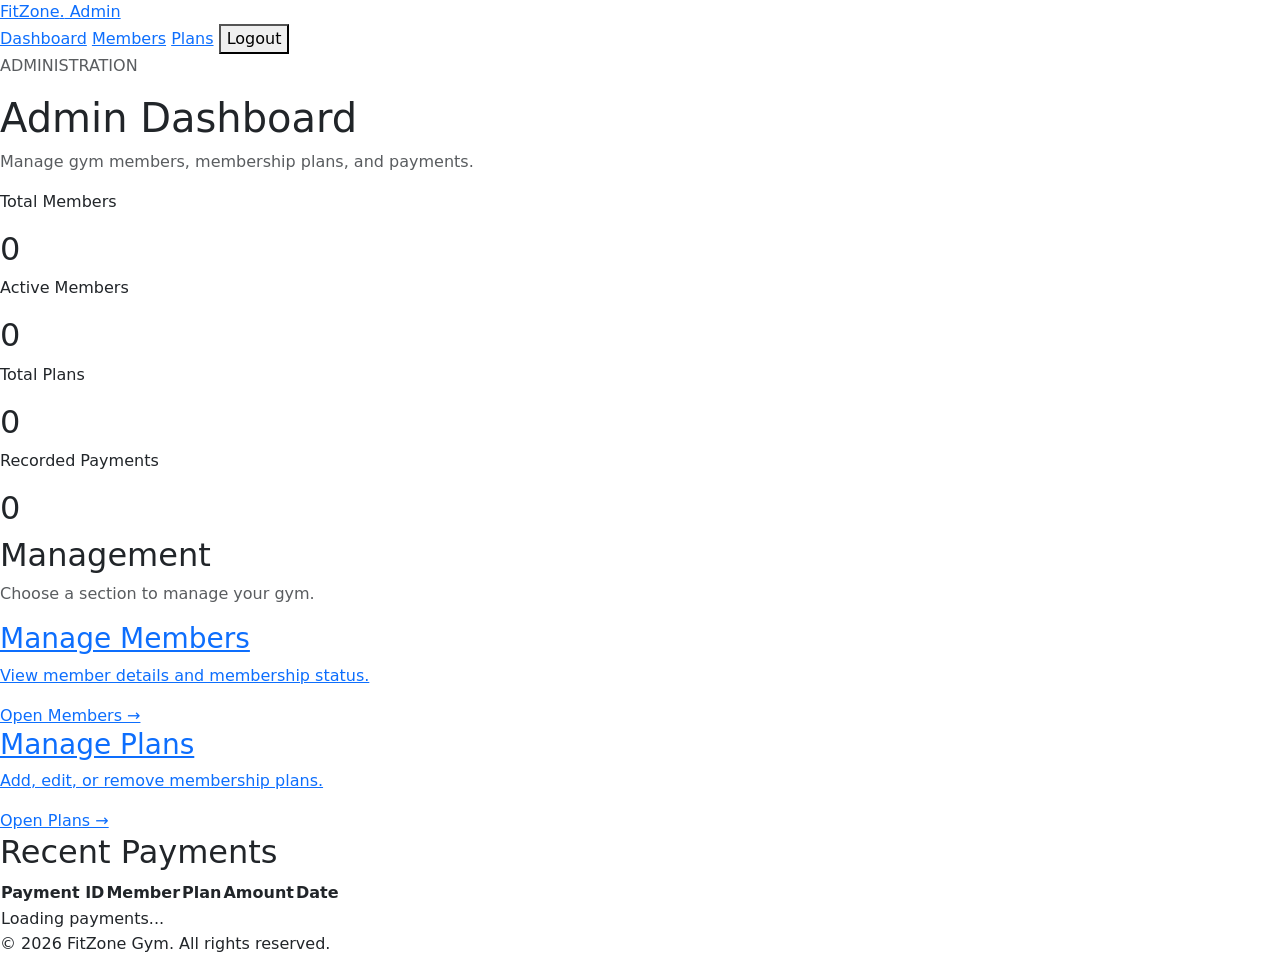
==== admin-dashboard.html @ 0a671a4d "Build Admin Dashboard UI Created the FitZone Admin Dashboard with navigation, gym statistics, quick " ====
<!DOCTYPE html>
<html lang="en">
<head>
    <meta charset="UTF-8">
    <meta name="viewport" content="width=device-width, initial-scale=1.0">
    <title>Admin Dashboard | FitZone</title>

    <link
        href="https://cdn.jsdelivr.net/npm/bootstrap@5.3.3/dist/css/bootstrap.min.css"
        rel="stylesheet"
    >

    <link rel="stylesheet" href="css/style.css">
    <link rel="stylesheet" href="css/admin.css">
</head>

<body>

    <!-- Admin Navigation -->
    <nav class="navbar-custom">
        <div class="container-custom navbar-content">

            <a href="admin-dashboard.html" class="logo">
                FitZone<span>.</span> Admin
            </a>

            <div class="nav-links">
                <a href="admin-dashboard.html">Dashboard</a>
                <a href="admin-members.html">Members</a>
                <a href="admin-plans.html">Plans</a>

                <button type="button" class="btn-custom" id="logoutBtn">
                    Logout
                </button>
            </div>

        </div>
    </nav>


    <!-- Main Dashboard -->
    <main class="container-custom section">

        <section class="dashboard-heading">
            <p class="text-muted">ADMINISTRATION</p>
            <h1>Admin <span>Dashboard</span></h1>
            <p class="text-muted">
                Manage gym members, membership plans, and payments.
            </p>
        </section>


        <!-- Statistics -->
        <section class="stats-grid">

            <div class="stat-card">
                <p>Total Members</p>
                <h2 id="totalMembers">0</h2>
            </div>

            <div class="stat-card">
                <p>Active Members</p>
                <h2 id="activeMembers">0</h2>
            </div>

            <div class="stat-card">
                <p>Total Plans</p>
                <h2 id="totalPlans">0</h2>
            </div>

            <div class="stat-card">
                <p>Recorded Payments</p>
                <h2 id="totalPayments">0</h2>
            </div>

        </section>


        <!-- Quick Actions -->
        <section class="content-card dashboard-section">

            <h2>Management</h2>
            <p class="text-muted">
                Choose a section to manage your gym.
            </p>

            <div class="admin-actions">

                <a href="admin-members.html" class="admin-action-card">
                    <h3>Manage Members</h3>
                    <p>View member details and membership status.</p>
                    <span>Open Members →</span>
                </a>

                <a href="admin-plans.html" class="admin-action-card">
                    <h3>Manage Plans</h3>
                    <p>Add, edit, or remove membership plans.</p>
                    <span>Open Plans →</span>
                </a>

            </div>

        </section>


        <!-- Recent Payments -->
        <section class="content-card dashboard-section">

            <h2>Recent Payments</h2>

            <div class="table-responsive">
                <table class="table-custom">

                    <thead>
                        <tr>
                            <th>Payment ID</th>
                            <th>Member</th>
                            <th>Plan</th>
                            <th>Amount</th>
                            <th>Date</th>
                        </tr>
                    </thead>

                    <tbody id="recentPayments">
                        <tr>
                            <td colspan="5">Loading payments...</td>
                        </tr>
                    </tbody>

                </table>
            </div>

        </section>

    </main>


    <footer class="footer">
        <div class="container-custom">
            <p>&copy; 2026 FitZone Gym. All rights reserved.</p>
        </div>
    </footer>


    <script src="js/storage.js"></script>
    <script src="js/auth.js"></script>
    <script src="js/admin.js"></script>

</body>
</html>
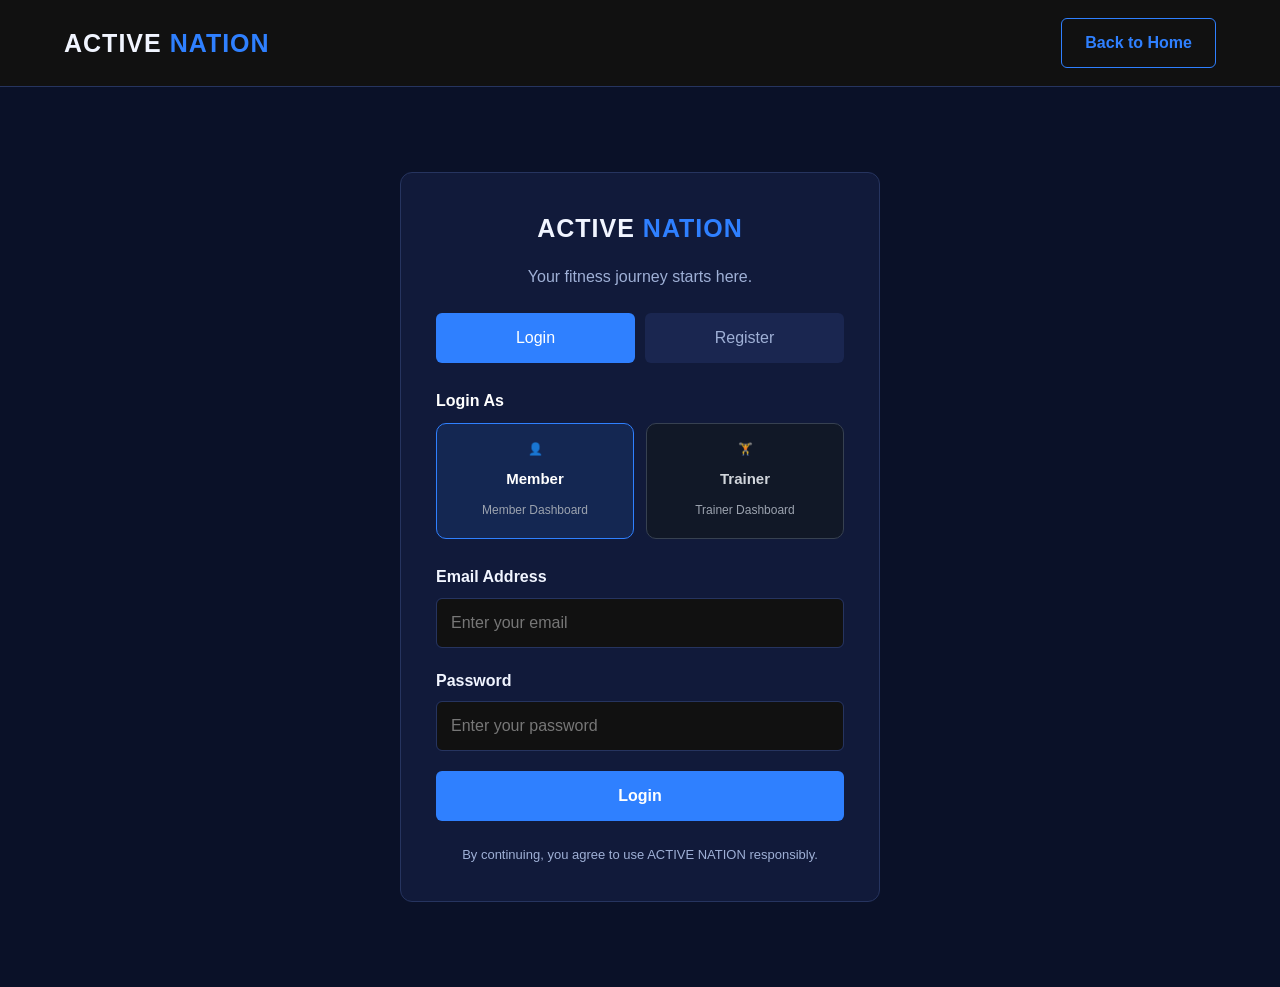
==== commit 3e277aaa: "created trainer page trainer dashboard to look admin appointment and progress" ====
--- a/admin-dashboard.html
+++ b/admin-dashboard.html
@@ -1,15 +1,20 @@
+
 <!DOCTYPE html>
 <html lang="en">
+
 <head>
     <meta charset="UTF-8">
     <meta name="viewport" content="width=device-width, initial-scale=1.0">
-    <title>Admin Dashboard | FitZone</title>
-
+
+    <title>Admin Dashboard | ACTIVE NATION</title>
+
+    <!-- Bootstrap CSS -->
     <link
         href="https://cdn.jsdelivr.net/npm/bootstrap@5.3.3/dist/css/bootstrap.min.css"
         rel="stylesheet"
     >
 
+    <!-- Shared CSS -->
     <link rel="stylesheet" href="css/style.css">
     <link rel="stylesheet" href="css/admin.css">
 </head>
@@ -21,17 +26,27 @@
         <div class="container-custom navbar-content">
 
             <a href="admin-dashboard.html" class="logo">
-                FitZone<span>.</span> Admin
+                ACTIVE<span> NATION</span>
             </a>
 
             <div class="nav-links">
+
                 <a href="admin-dashboard.html">Dashboard</a>
+
                 <a href="admin-members.html">Members</a>
+
                 <a href="admin-plans.html">Plans</a>
 
-                <button type="button" class="btn-custom" id="logoutBtn">
+                <a href="#appointments">Appointments</a>
+
+                <button
+                    type="button"
+                    class="btn-custom"
+                    id="logoutBtn"
+                >
                     Logout
                 </button>
+
             </div>
 
         </div>
@@ -41,12 +56,20 @@
     <!-- Main Dashboard -->
     <main class="container-custom section">
 
+        <!-- Dashboard Heading -->
         <section class="dashboard-heading">
+
             <p class="text-muted">ADMINISTRATION</p>
-            <h1>Admin <span>Dashboard</span></h1>
+
+            <h1>
+                Admin <span>Dashboard</span>
+            </h1>
+
             <p class="text-muted">
-                Manage gym members, membership plans, and payments.
+                Manage gym members, membership plans,
+                payments, and appointment bookings.
             </p>
+
         </section>
 
 
@@ -73,6 +96,11 @@
                 <h2 id="totalPayments">0</h2>
             </div>
 
+            <div class="stat-card">
+                <p>Total Appointments</p>
+                <h2 id="totalAppointments">0</h2>
+            </div>
+
         </section>
 
 
@@ -80,6 +108,7 @@
         <section class="content-card dashboard-section">
 
             <h2>Management</h2>
+
             <p class="text-muted">
                 Choose a section to manage your gym.
             </p>
@@ -87,16 +116,137 @@
             <div class="admin-actions">
 
                 <a href="admin-members.html" class="admin-action-card">
+
                     <h3>Manage Members</h3>
-                    <p>View member details and membership status.</p>
+
+                    <p>
+                        View member details and membership status.
+                    </p>
+
                     <span>Open Members →</span>
+
                 </a>
 
+
                 <a href="admin-plans.html" class="admin-action-card">
+
                     <h3>Manage Plans</h3>
-                    <p>Add, edit, or remove membership plans.</p>
+
+                    <p>
+                        Add, edit, or remove membership plans.
+                    </p>
+
                     <span>Open Plans →</span>
+
                 </a>
+
+
+                <a href="#appointments" class="admin-action-card">
+
+                    <h3>Manage Appointments</h3>
+
+                    <p>
+                        View member bookings and manage appointment status.
+                    </p>
+
+                    <span>Open Appointments →</span>
+
+                </a>
+
+            </div>
+
+        </section>
+
+
+        <!-- Appointment Management -->
+        <section
+            class="content-card dashboard-section"
+            id="appointments"
+        >
+
+            <h2>Appointment Bookings</h2>
+
+            <p class="text-muted">
+                View and manage appointments booked by gym members.
+            </p>
+
+
+            <!-- Appointment Filters -->
+            <div class="row g-3 mb-4">
+
+                <div class="col-md-6">
+
+                    <input
+                        type="search"
+                        id="appointmentSearch"
+                        class="form-control"
+                        placeholder="Search member or trainer..."
+                    >
+
+                </div>
+
+
+                <div class="col-md-6">
+
+                    <select
+                        id="appointmentFilter"
+                        class="form-select"
+                    >
+
+                        <option value="all">
+                            All Appointments
+                        </option>
+
+                        <option value="pending">
+                            Pending
+                        </option>
+
+                        <option value="confirmed">
+                            Confirmed
+                        </option>
+
+                        <option value="cancelled">
+                            Cancelled
+                        </option>
+
+                    </select>
+
+                </div>
+
+            </div>
+
+
+            <!-- Appointment Table -->
+            <div class="table-responsive">
+
+                <table class="table-custom">
+
+                    <thead>
+
+                        <tr>
+                            <th>Member</th>
+                            <th>Trainer</th>
+                            <th>Training Type</th>
+                            <th>Date</th>
+                            <th>Time</th>
+                            <th>Status</th>
+                            <th>Action</th>
+                        </tr>
+
+                    </thead>
+
+
+                    <tbody id="appointmentTableBody">
+
+                        <tr>
+                            <td colspan="7">
+                                Loading appointments...
+                            </td>
+                        </tr>
+
+                    </tbody>
+
+                </table>
 
             </div>
 
@@ -109,9 +259,11 @@
             <h2>Recent Payments</h2>
 
             <div class="table-responsive">
+
                 <table class="table-custom">
 
                     <thead>
+
                         <tr>
                             <th>Payment ID</th>
                             <th>Member</th>
@@ -119,15 +271,22 @@
                             <th>Amount</th>
                             <th>Date</th>
                         </tr>
+
                     </thead>
 
+
                     <tbody id="recentPayments">
+
                         <tr>
-                            <td colspan="5">Loading payments...</td>
+                            <td colspan="5">
+                                Loading payments...
+                            </td>
                         </tr>
+
                     </tbody>
 
                 </table>
+
             </div>
 
         </section>
@@ -135,13 +294,21 @@
     </main>
 
 
+    <!-- Footer -->
     <footer class="footer">
+
         <div class="container-custom">
-            <p>&copy; 2026 FitZone Gym. All rights reserved.</p>
+
+            <p>
+                &copy; 2026 ACTIVE NATION. All rights reserved.
+            </p>
+
         </div>
+
     </footer>
 
 
+    <!-- Scripts -->
     <script src="js/storage.js"></script>
     <script src="js/auth.js"></script>
     <script src="js/admin.js"></script>
--- a/css/style.css
+++ b/css/style.css
@@ -0,0 +1,783 @@
+/* ========================================
+   FITNESS MEMBERSHIP WEBSITE
+   Shared stylesheet for all pages
+======================================== */
+
+/* 1. RESET AND GLOBAL SETTINGS */
+
+* {
+    margin: 0;
+    padding: 18. px;
+    box-sizing: border-box;
+}
+
+@import url("https://fonts.googleapis.com/css2?family=Montserrat:wght@400;500;600;700;800;900&display=swap");
+:root {
+  --primary: #2f80ff;
+  --primary-dark: #1d63d6;
+  --primary-hover: #5a9bff;
+  --background: #0a1128;
+  --surface: #111a3a;
+  --surface-light: #1a2650;
+  --border: #26345f;
+  --text: #f1f5ff;
+  --text-muted: #9fb0d6;
+  --success: #22c55e;
+  --danger: #ef4444;
+  --warning: #f59e0b;
+}
+
+html {
+    scroll-behavior: smooth;
+    scroll-padding-top: 80px;
+}
+
+body {
+    font-family: "Montserrat", Arial, sans-serif;
+    background-color: var(--background);
+    color: var(--text);
+    line-height: 1.6;
+}
+
+a {
+    text-decoration: none;
+    color: inherit;
+}
+
+ul {
+    list-style: none;
+}
+
+img {
+    max-width: 100%;
+    display: block;
+}
+
+button,
+input,
+textarea,
+select {
+    font: inherit;
+}
+
+button {
+    cursor: pointer;
+}
+
+/* 2. REUSABLE CONTAINER */
+
+.container-custom {
+    width: 90%;
+    max-width: 1200px;
+    margin: 0 auto;
+}
+
+.section {
+    padding: 80px 0;
+}
+
+.section-title {
+    font-size: clamp(28px, 4vw, 42px);
+    font-weight: 800;
+    text-align: center;
+    margin-bottom: 15px;
+}
+
+.section-subtitle {
+    color: var(--text-muted);
+    text-align: center;
+    max-width: 650px;
+    margin: 0 auto 45px;
+}
+
+/* 3. NAVBAR */
+
+.navbar-custom {
+    background-color: #111111;
+    border-bottom: 1px solid var(--border);
+    padding: 18px 5%;
+    display: flex;
+    align-items: center;
+    justify-content: space-between;
+    gap: 25px;
+    position: sticky;
+    top: 0;
+    z-index: 1000;
+}
+
+.logo {
+    font-size: 25px;
+    font-weight: 900;
+    letter-spacing: 1px;
+    white-space: nowrap;
+}
+
+.logo span {
+    color: var(--primary);
+}
+
+.nav-links {
+    display: flex;
+    align-items: center;
+    gap: 25px;
+}
+
+.nav-links a {
+    color: var(--text-muted);
+    transition: color 0.3s ease;
+}
+
+.nav-links a:hover,
+.nav-links a.active {
+    color: var(--primary);
+}
+
+/* 4. BUTTONS */
+
+.btn-custom {
+    display: inline-block;
+    padding: 12px 24px;
+    border: none;
+    border-radius: 6px;
+    background-color: var(--primary);
+    color: #ffffff;
+    font-weight: 700;
+    text-align: center;
+    transition: background-color 0.3s ease,
+                transform 0.3s ease;
+}
+
+.btn-custom:hover {
+    background-color: var(--primary-hover);
+    transform: translateY(-2px);
+}
+
+.btn-outline {
+    display: inline-block;
+    padding: 11px 23px;
+    border: 1px solid var(--primary);
+    border-radius: 6px;
+    color: var(--primary);
+    background: transparent;
+    font-weight: 700;
+    text-align: center;
+    transition: all 0.3s ease;
+}
+
+.btn-outline:hover {
+    background-color: var(--primary);
+    color: #ffffff;
+}
+
+/* 5. HOME PAGE HERO SECTION */
+
+.hero {
+    min-height: 600px;
+    padding: 100px 5%;
+    display: flex;
+    align-items: center;
+    background:
+        linear-gradient(
+            90deg,
+            rgba(0, 0, 0, 0.95),
+            rgba(0, 0, 0, 0.45)
+        ),
+        url("https://images.unsplash.com/photo-1534438327276-14e5300c3a48?auto=format&fit=crop&w=1800&q=80")
+        center/cover no-repeat;
+}
+
+.hero-content {
+    max-width: 700px;
+}
+
+.hero-tag {
+    display: inline-block;
+    padding: 7px 14px;
+    background-color: rgba(255, 107, 53, 0.15);
+    color: var(--primary);
+    border: 1px solid var(--primary);
+    border-radius: 30px;
+    font-size: 13px;
+    font-weight: 700;
+    margin-bottom: 20px;
+}
+
+.hero h1 {
+    font-size: clamp(38px, 6vw, 70px);
+    line-height: 1.1;
+    font-weight: 900;
+    margin-bottom: 25px;
+}
+
+.hero h1 span {
+    color: var(--primary);
+}
+
+.hero p {
+    color: #dddddd;
+    font-size: 17px;
+    max-width: 580px;
+    margin-bottom: 30px;
+}
+
+.hero-buttons {
+    display: flex;
+    flex-wrap: wrap;
+    gap: 15px;
+}
+
+/* 6. ABOUT SECTION */
+
+.about-grid {
+    display: grid;
+    grid-template-columns: 1fr 1fr;
+    align-items: center;
+    gap: 50px;
+}
+
+.about-image img {
+    width: 100%;
+    height: 400px;
+    object-fit: cover;
+    border-radius: 12px;
+}
+
+.about-content h2 {
+    font-size: 36px;
+    margin-bottom: 20px;
+}
+
+.about-content p {
+    color: var(--text-muted);
+    margin-bottom: 18px;
+}
+
+.feature-list li {
+    margin: 12px 0;
+}
+
+.feature-list li::before {
+    content: "✓";
+    color: var(--primary);
+    font-weight: 900;
+    margin-right: 12px;
+}
+
+/* 7. MEMBERSHIP PLAN CARDS */
+
+.plans-grid {
+    display: grid;
+    grid-template-columns: repeat(3, 1fr);
+    gap: 25px;
+}
+
+.plan-card {
+    background-color: var(--surface);
+    border: 1px solid var(--border);
+    padding: 35px 25px;
+    border-radius: 12px;
+    transition: transform 0.3s ease,
+                border-color 0.3s ease;
+}
+
+.plan-card:hover {
+    transform: translateY(-7px);
+    border-color: var(--primary);
+}
+
+.plan-card.featured {
+    border: 2px solid var(--primary);
+}
+
+.plan-card h3 {
+    font-size: 24px;
+    margin-bottom: 15px;
+}
+
+.plan-price {
+    font-size: 38px;
+    font-weight: 900;
+    color: var(--primary);
+    margin-bottom: 5px;
+}
+
+.plan-duration {
+    color: var(--text-muted);
+    font-size: 14px;
+    margin-bottom: 25px;
+}
+
+.plan-features {
+    margin: 25px 0;
+}
+
+.plan-features li {
+    padding: 10px 0;
+    color: var(--text-muted);
+    border-bottom: 1px solid var(--border);
+}
+
+.plan-features li::before {
+    content: "✓";
+    color: var(--success);
+    margin-right: 10px;
+}
+
+/* 8. CONTACT FORM */
+
+.contact-wrapper {
+    display: grid;
+    grid-template-columns: 1fr 1fr;
+    gap: 40px;
+    background-color: var(--surface);
+    padding: 35px;
+    border-radius: 12px;
+}
+
+.contact-info h3 {
+    font-size: 25px;
+    margin-bottom: 20px;
+}
+
+.contact-info p {
+    color: var(--text-muted);
+    margin-bottom: 15px;
+}
+
+.form-group {
+    margin-bottom: 20px;
+}
+
+.form-group label {
+    display: block;
+    margin-bottom: 8px;
+    font-weight: 600;
+}
+
+.form-control {
+    width: 100%;
+    padding: 12px 14px;
+    background-color: #111111;
+    border: 1px solid var(--border);
+    border-radius: 6px;
+    color: var(--text);
+    outline: none;
+}
+
+.form-control:focus {
+    border-color: var(--primary);
+}
+
+.form-control::placeholder {
+    color: #777777;
+}
+
+textarea.form-control {
+    min-height: 120px;
+    resize: vertical;
+}
+
+/* 9. FOOTER */
+
+.footer {
+    padding: 45px 5% 20px;
+    background-color: #080808;
+    border-top: 1px solid var(--border);
+}
+
+.footer-grid {
+    display: grid;
+    grid-template-columns: 2fr 1fr 1fr;
+    gap: 40px;
+    margin-bottom: 35px;
+}
+
+.footer h3,
+.footer h4 {
+    margin-bottom: 15px;
+}
+
+.footer p,
+.footer a {
+    color: var(--text-muted);
+}
+
+.footer a:hover {
+    color: var(--primary);
+}
+
+.footer-links li {
+    margin-bottom: 10px;
+}
+
+.footer-bottom {
+    border-top: 1px solid var(--border);
+    padding-top: 20px;
+    text-align: center;
+    color: var(--text-muted);
+    font-size: 14px;
+}
+
+/* 10. AUTHENTICATION PAGES */
+
+.auth-container {
+    min-height: 100vh;
+    display: flex;
+    align-items: center;
+    justify-content: center;
+    padding: 30px 15px;
+}
+
+.auth-card {
+    width: 100%;
+    max-width: 480px;
+    background-color: var(--surface);
+    border: 1px solid var(--border);
+    border-radius: 12px;
+    padding: 35px;
+}
+
+.auth-card h2 {
+    text-align: center;
+    margin-bottom: 10px;
+}
+
+.auth-subtitle {
+    text-align: center;
+    color: var(--text-muted);
+    margin-bottom: 25px;
+}
+
+.auth-tabs {
+    display: flex;
+    gap: 10px;
+    margin-bottom: 25px;
+}
+
+.auth-tab {
+    flex: 1;
+    padding: 12px;
+    background-color: var(--surface-light);
+    border: none;
+    border-radius: 6px;
+    color: var(--text-muted);
+}
+
+.auth-tab.active {
+    background-color: var(--primary);
+    color: #ffffff;
+}
+
+.auth-form .btn-custom {
+    width: 100%;
+}
+
+.auth-message {
+    margin-top: 15px;
+    text-align: center;
+    font-size: 14px;
+}
+
+/* 11. DASHBOARD AND ADMIN COMPONENTS */
+
+.dashboard-layout {
+    min-height: 100vh;
+}
+
+.dashboard-content {
+    width: 92%;
+    max-width: 1400px;
+    margin: 35px auto;
+}
+
+.page-heading {
+    margin-bottom: 30px;
+}
+
+.page-heading h1 {
+    font-size: 32px;
+    margin-bottom: 5px;
+}
+
+.page-heading p {
+    color: var(--text-muted);
+}
+
+.stats-grid {
+    display: grid;
+    grid-template-columns: repeat(4, 1fr);
+    gap: 20px;
+    margin-bottom: 30px;
+}
+
+.stat-card {
+    background-color: var(--surface);
+    border: 1px solid var(--border);
+    padding: 25px;
+    border-radius: 10px;
+}
+
+.stat-card p {
+    color: var(--text-muted);
+    margin-bottom: 10px;
+}
+
+.stat-card h3 {
+    font-size: 28px;
+    color: var(--primary);
+}
+
+.content-card {
+    background-color: var(--surface);
+    border: 1px solid var(--border);
+    padding: 25px;
+    border-radius: 10px;
+    margin-bottom: 25px;
+}
+
+.content-card h2 {
+    font-size: 22px;
+    margin-bottom: 20px;
+}
+
+.badge {
+    display: inline-block;
+    padding: 5px 10px;
+    border-radius: 20px;
+    font-size: 12px;
+    font-weight: 700;
+}
+
+.badge-success {
+    background-color: rgba(40, 199, 111, 0.15);
+    color: var(--success);
+}
+
+.badge-danger {
+    background-color: rgba(255, 77, 79, 0.15);
+    color: var(--danger);
+}
+
+.badge-warning {
+    background-color: rgba(255, 193, 7, 0.15);
+    color: var(--warning);
+}
+
+/* 12. TABLES */
+
+.table-wrapper {
+    width: 100%;
+    overflow-x: auto;
+}
+
+table {
+    width: 100%;
+    border-collapse: collapse;
+    min-width: 600px;
+}
+
+th,
+td {
+    padding: 14px;
+    text-align: left;
+    border-bottom: 1px solid var(--border);
+}
+
+th {
+    background-color: var(--surface-light);
+    color: var(--text-muted);
+    font-size: 13px;
+}
+
+td {
+    font-size: 14px;
+}
+
+tbody tr:hover {
+    background-color: rgba(255, 255, 255, 0.03);
+}
+
+/* 13. SEARCH AND FILTERS */
+
+.toolbar {
+    display: flex;
+    flex-wrap: wrap;
+    align-items: center;
+    gap: 12px;
+    margin-bottom: 20px;
+}
+
+.toolbar .form-control {
+    width: auto;
+    min-width: 180px;
+}
+
+.btn-small {
+    padding: 7px 12px;
+    border: none;
+    border-radius: 5px;
+    color: white;
+    font-size: 13px;
+    font-weight: 600;
+}
+
+.btn-edit {
+    background-color: #2878d0;
+}
+
+.btn-delete {
+    background-color: #d9363e;
+}
+
+/* 14. MODAL POPUPS */
+
+.modal-overlay {
+    position: fixed;
+    inset: 0;
+    z-index: 2000;
+    background-color: rgba(0, 0, 0, 0.8);
+    display: flex;
+    align-items: center;
+    justify-content: center;
+    padding: 20px;
+}
+
+.modal-overlay.hidden {
+    display: none;
+}
+
+.modal-box {
+    width: 100%;
+    max-width: 500px;
+    max-height: 90vh;
+    overflow-y: auto;
+    background-color: var(--surface);
+    border: 1px solid var(--border);
+    border-radius: 12px;
+    padding: 30px;
+}
+
+.modal-header {
+    display: flex;
+    align-items: center;
+    justify-content: space-between;
+    gap: 15px;
+    margin-bottom: 25px;
+}
+
+.modal-close {
+    background: none;
+    border: none;
+    color: white;
+    font-size: 26px;
+}
+
+/* 15. EMPTY STATES AND MESSAGES */
+
+.empty-state {
+    text-align: center;
+    padding: 35px 15px;
+    color: var(--text-muted);
+}
+
+.message {
+    padding: 12px 15px;
+    border-radius: 6px;
+    margin-bottom: 15px;
+}
+
+.message-success {
+    background-color: rgba(40, 199, 111, 0.12);
+    color: var(--success);
+}
+
+.message-error {
+    background-color: rgba(255, 77, 79, 0.12);
+    color: var(--danger);
+}
+
+/* 16. RESPONSIVE DESIGN */
+
+@media (max-width: 992px) {
+    .plans-grid {
+        grid-template-columns: repeat(2, 1fr);
+    }
+
+    .stats-grid {
+        grid-template-columns: repeat(2, 1fr);
+    }
+
+    .about-grid {
+        gap: 30px;
+    }
+
+    .footer-grid {
+        grid-template-columns: repeat(2, 1fr);
+    }
+}
+
+@media (max-width: 768px) {
+    .navbar-custom {
+        flex-wrap: wrap;
+        padding: 15px 5%;
+    }
+
+    .nav-links {
+        width: 100%;
+        flex-wrap: wrap;
+        gap: 15px;
+    }
+
+    .hero {
+        min-height: 500px;
+        padding: 70px 5%;
+    }
+
+    .about-grid,
+    .contact-wrapper {
+        grid-template-columns: 1fr;
+    }
+
+    .about-image img {
+        height: 300px;
+    }
+
+    .plans-grid {
+        grid-template-columns: 1fr;
+    }
+
+    .footer-grid {
+        grid-template-columns: 1fr;
+        gap: 25px;
+    }
+
+    .section {
+        padding: 55px 0;
+    }
+
+    .auth-card {
+        padding: 25px 20px;
+    }
+}
+
+@media (max-width: 480px) {
+    .stats-grid {
+        grid-template-columns: 1fr;
+    }
+
+    .hero-buttons {
+        flex-direction: column;
+        align-items: stretch;
+    }
+
+    .toolbar {
+        align-items: stretch;
+        flex-direction: column;
+    }
+
+    .toolbar .form-control {
+        width: 100%;
+    }
+
+    .content-card {
+        padding: 18px;
--- a/css/admin.css
+++ b/css/admin.css
@@ -0,0 +1,164 @@
+/* =================================
+   ADMIN DASHBOARD
+================================= */
+
+.admin-actions {
+    display: grid;
+    grid-template-columns: repeat(2, minmax(0, 1fr));
+    gap: 20px;
+    margin-top: 25px;
+}
+
+.admin-action-card {
+    display: block;
+    padding: 25px;
+    background: var(--surface-light);
+    border: 1px solid var(--border);
+    border-radius: 12px;
+    color: var(--text);
+    text-decoration: none;
+    transition: transform 0.2s ease, border-color 0.2s ease;
+}
+
+.admin-action-card:hover {
+    transform: translateY(-3px);
+    border-color: var(--primary);
+    color: var(--text);
+}
+
+.admin-action-card h3 {
+    font-size: 1.25rem;
+    font-weight: 700;
+    margin-bottom: 12px;
+}
+
+.admin-action-card p {
+    color: var(--text-muted);
+    margin-bottom: 18px;
+}
+
+.admin-action-card span {
+    color: var(--primary);
+    font-weight: 600;
+}
+
+
+/* =================================
+   ADMIN TOOLBAR
+================================= */
+
+.admin-toolbar {
+    display: grid;
+    grid-template-columns: 2fr 1fr;
+    gap: 20px;
+    margin-bottom: 25px;
+}
+
+.admin-toolbar .form-group {
+    margin-bottom: 0;
+}
+
+.admin-toolbar label {
+    display: block;
+    margin-bottom: 8px;
+    font-weight: 600;
+    color: var(--text);
+}
+
+.admin-toolbar input,
+.admin-toolbar select {
+    width: 100%;
+    padding: 12px 14px;
+    border: 1px solid var(--border);
+    border-radius: 8px;
+    background: var(--background);
+    color: var(--text);
+}
+
+.admin-toolbar input:focus,
+.admin-toolbar select:focus {
+    outline: 2px solid var(--primary);
+    border-color: var(--primary);
+}
+
+
+/* =================================
+   ADMIN TABLES
+================================= */
+
+.table-custom {
+    min-width: 700px;
+}
+
+.table-custom td {
+    vertical-align: middle;
+}
+
+.table-custom .btn-outline {
+    margin: 3px;
+    padding: 8px 12px;
+    font-size: 0.9rem;
+}
+
+
+/* =================================
+   PLAN FORM
+================================= */
+
+.modal-box textarea {
+    display: block;
+    width: 100%;
+    padding: 12px 14px;
+    border: 1px solid var(--border);
+    border-radius: 8px;
+    background: var(--background);
+    color: var(--text);
+    resize: vertical;
+}
+
+.modal-box input {
+    display: block;
+    width: 100%;
+    padding: 12px 14px;
+    border: 1px solid var(--border);
+    border-radius: 8px;
+    background: var(--background);
+    color: var(--text);
+}
+
+.modal-box input:focus,
+.modal-box textarea:focus {
+    outline: 2px solid var(--primary);
+    border-color: var(--primary);
+}
+
+.modal-box label {
+    display: block;
+    margin-bottom: 8px;
+    font-weight: 600;
+}
+
+
+/* =================================
+   RESPONSIVE DESIGN
+================================= */
+
+@media (max-width: 768px) {
+
+    .admin-actions {
+        grid-template-columns: 1fr;
+    }
+
+    .admin-toolbar {
+        grid-template-columns: 1fr;
+    }
+
+    .section-header {
+        flex-direction: column;
+        align-items: flex-start;
+    }
+
+    .section-header .btn-custom {
+        width: 100%;
+    }
+}
